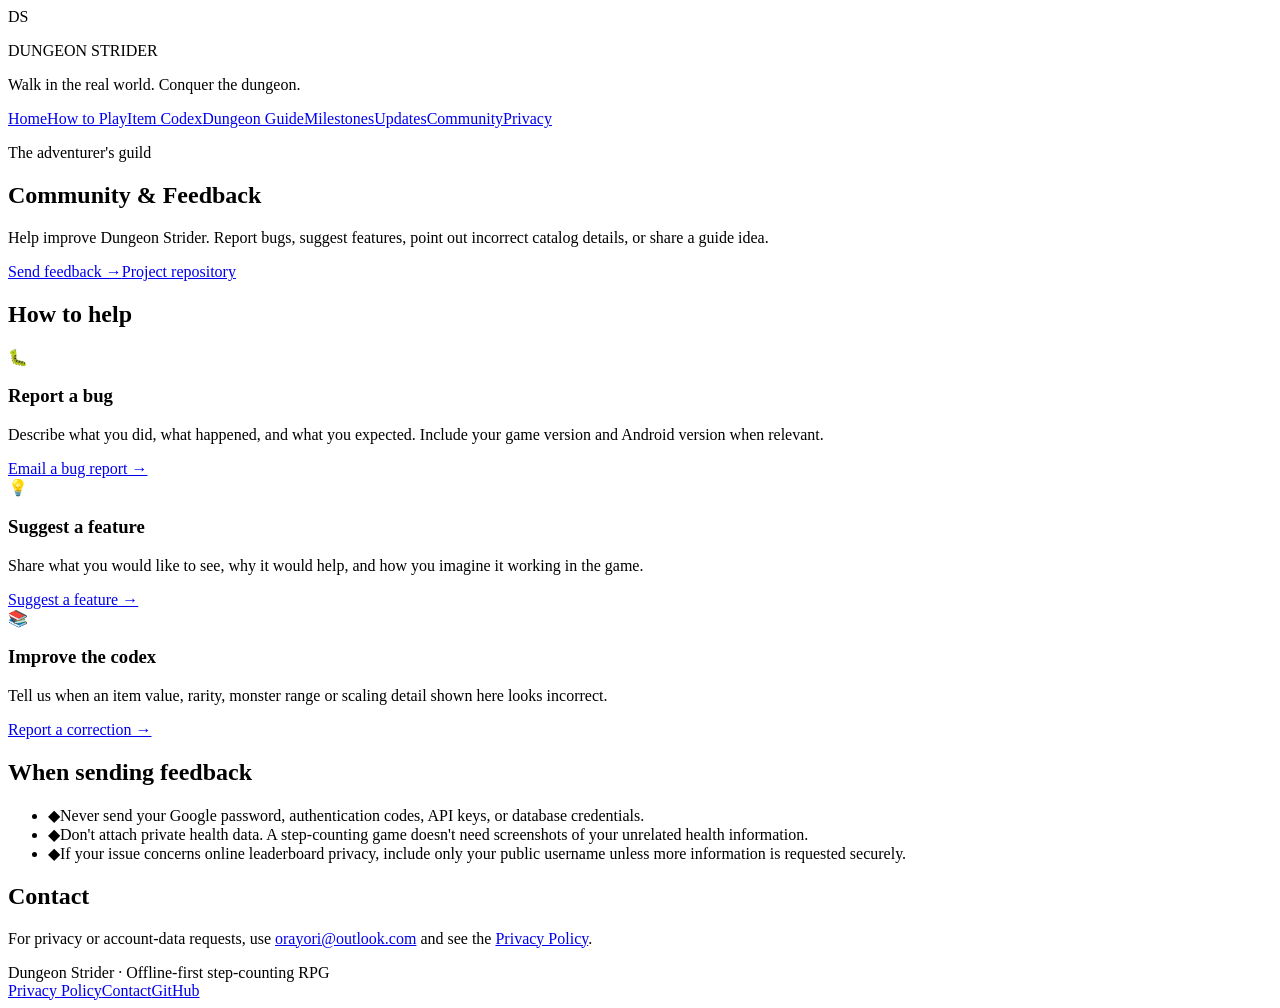
==== community.html @ 9b513181 "Add files via upload" ====
<!doctype html>
<html lang="en"><head><meta charset="utf-8"><meta name="viewport" content="width=device-width,initial-scale=1">
<title>Community & Feedback · Dungeon Strider</title><meta name="description" content="Send feedback, report a bug or suggest features for Dungeon Strider."><meta name="theme-color" content="#171512">
<link rel="stylesheet" href="assets/site.css"></head><body>
<header class="site-header">
  <div class="brand-row">
    <div class="brand-mark" aria-hidden="true">DS</div>
    <div><p class="brand-name">DUNGEON STRIDER</p><p class="brand-tagline">Walk in the real world. Conquer the dungeon.</p></div>
  </div>
  <nav class="site-nav" aria-label="Main navigation"><a href="index.html">Home</a><a href="guide.html">How to Play</a><a href="items.html">Item Codex</a><a href="dungeons.html">Dungeon Guide</a><a href="milestones.html">Milestones</a><a href="updates.html">Updates</a><a href="community.html" aria-current="page">Community</a><a href="privacy.html">Privacy</a></nav>
</header>
<main class="page">
<section class="hero"><p class="eyebrow">The adventurer's guild</p><h1>Community & Feedback</h1><p class="lead">Help improve Dungeon Strider. Report bugs, suggest features, point out incorrect catalog details, or share a guide idea.</p><div class="hero-actions"><a class="button" href="mailto:orayori@outlook.com?subject=Dungeon%20Strider%20feedback">Send feedback →</a><a class="button secondary" href="https://github.com/Orayori/dungeon-strider">Project repository</a></div></section>
<h2>How to help</h2><div class="card-grid"><article class="info-card"><div class="icon">🐛</div><h3>Report a bug</h3><p>Describe what you did, what happened, and what you expected. Include your game version and Android version when relevant.</p><a href="mailto:orayori@outlook.com?subject=Dungeon%20Strider%20bug%20report">Email a bug report →</a></article><article class="info-card"><div class="icon">💡</div><h3>Suggest a feature</h3><p>Share what you would like to see, why it would help, and how you imagine it working in the game.</p><a href="mailto:orayori@outlook.com?subject=Dungeon%20Strider%20feature%20suggestion">Suggest a feature →</a></article><article class="info-card"><div class="icon">📚</div><h3>Improve the codex</h3><p>Tell us when an item value, rarity, monster range or scaling detail shown here looks incorrect.</p><a href="mailto:orayori@outlook.com?subject=Dungeon%20Strider%20codex%20correction">Report a correction →</a></article></div>
<h2>When sending feedback</h2><section class="panel"><ul class="list-clean"><li><span class="check-icon">◆</span><span>Never send your Google password, authentication codes, API keys, or database credentials.</span></li><li><span class="check-icon">◆</span><span>Don't attach private health data. A step-counting game doesn't need screenshots of your unrelated health information.</span></li><li><span class="check-icon">◆</span><span>If your issue concerns online leaderboard privacy, include only your public username unless more information is requested securely.</span></li></ul></section>
<h2>Contact</h2><p>For privacy or account-data requests, use <a href="mailto:orayori@outlook.com">orayori@outlook.com</a> and see the <a href="privacy.html">Privacy Policy</a>.</p>
</main>
<footer class="site-footer"><span>Dungeon Strider · Offline-first step-counting RPG</span><div class="footer-links"><a href="privacy.html">Privacy Policy</a><a href="mailto:orayori@outlook.com">Contact</a><a href="https://github.com/Orayori/dungeon-strider">GitHub</a></div></footer>

</body></html>
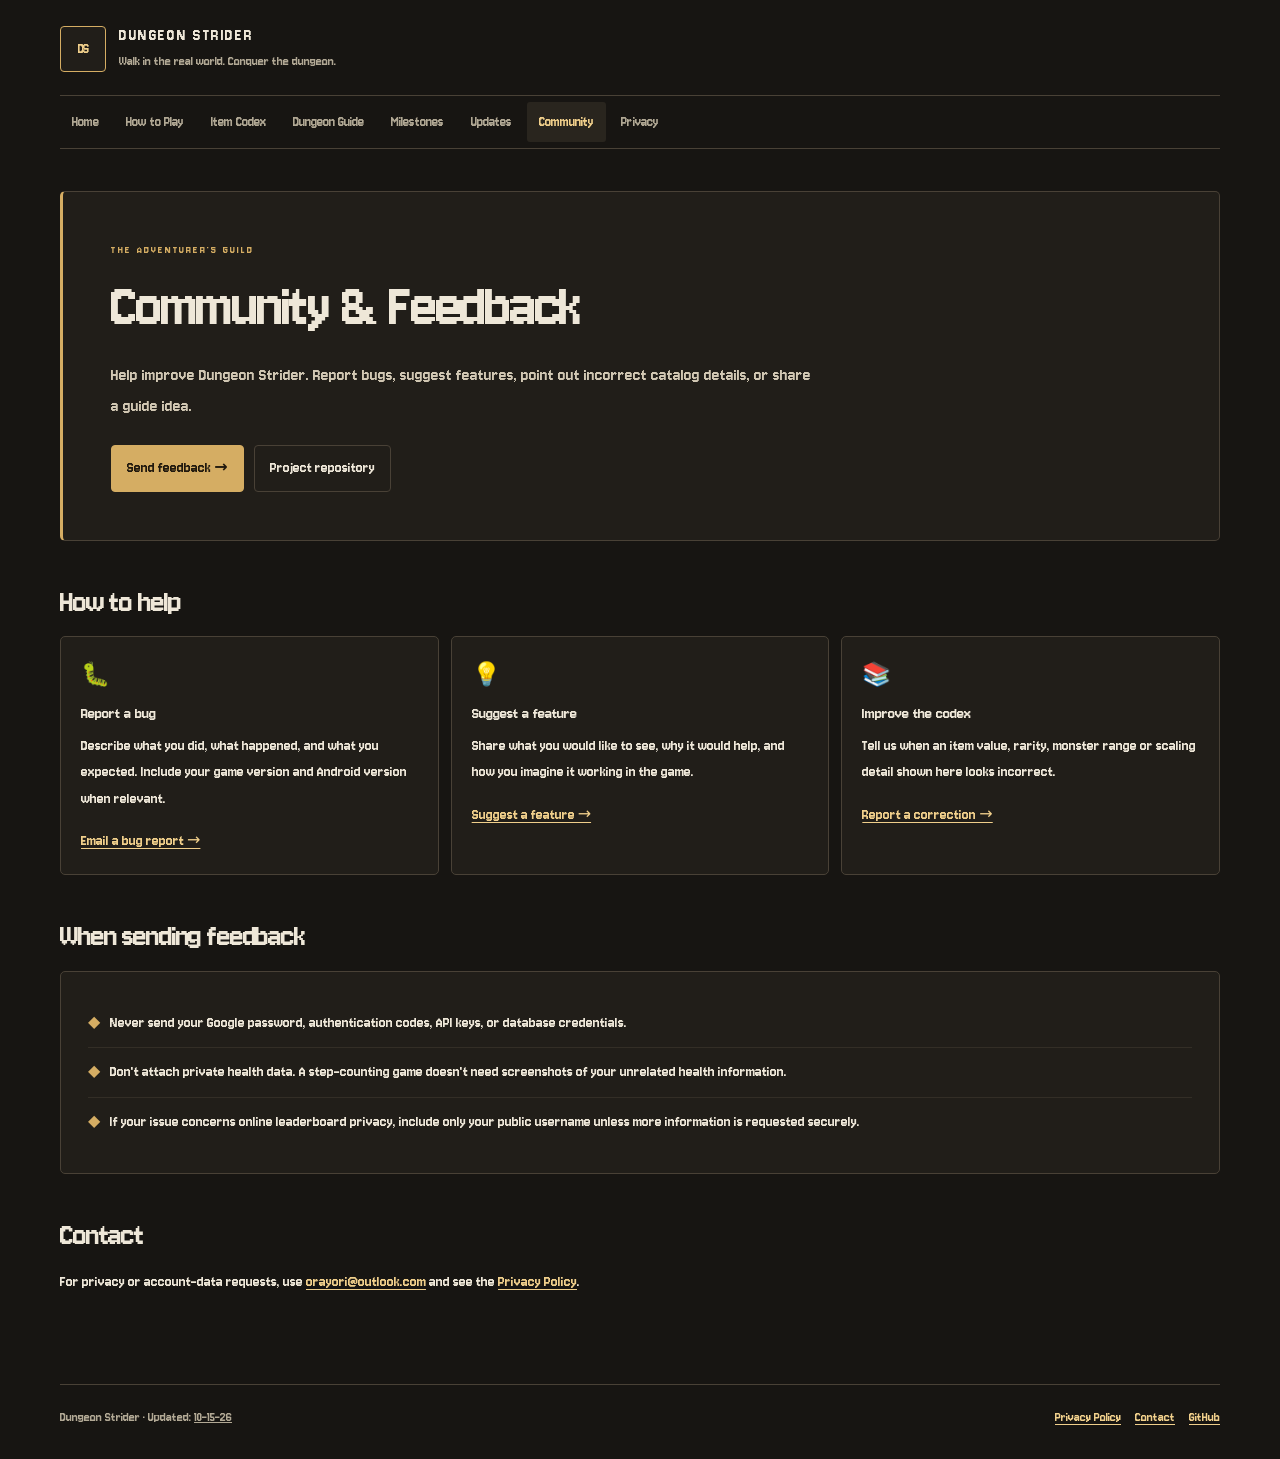
==== commit 5135c455: "Update footer with last modified date and GitHub link Updated footer to reflect the last modified da" ====
--- a/community.html
+++ b/community.html
@@ -15,6 +15,6 @@
 <h2>When sending feedback</h2><section class="panel"><ul class="list-clean"><li><span class="check-icon">◆</span><span>Never send your Google password, authentication codes, API keys, or database credentials.</span></li><li><span class="check-icon">◆</span><span>Don't attach private health data. A step-counting game doesn't need screenshots of your unrelated health information.</span></li><li><span class="check-icon">◆</span><span>If your issue concerns online leaderboard privacy, include only your public username unless more information is requested securely.</span></li></ul></section>
 <h2>Contact</h2><p>For privacy or account-data requests, use <a href="mailto:orayori@outlook.com">orayori@outlook.com</a> and see the <a href="privacy.html">Privacy Policy</a>.</p>
 </main>
-<footer class="site-footer"><span>Dungeon Strider · Offline-first step-counting RPG</span><div class="footer-links"><a href="privacy.html">Privacy Policy</a><a href="mailto:orayori@outlook.com">Contact</a><a href="https://github.com/Orayori/dungeon-strider">GitHub</a></div></footer>
+<footer class="site-footer"><span>Dungeon Strider · Updated: <u>10-15-26</u></span><div class="footer-links"><a href="privacy.html">Privacy Policy</a><a href="mailto:orayori@outlook.com">Contact</a><a href="https://github.com/Orayori/dungeon-strider-site">GitHub</a></div></footer>
 
 </body></html>
--- a/assets/site.css
+++ b/assets/site.css
@@ -0,0 +1,272 @@
+@charset "UTF-8";
+
+@font-face {
+  font-family: "Jersey 10";
+  src: url("fonts/Jersey10-Regular.ttf") format("truetype");
+  font-style: normal;
+  font-weight: 400;
+  font-display: swap;
+}
+
+/* Dungeon Strider — quiet stone-and-torch design system */
+:root {
+  color-scheme: dark;
+  --bg: #171512;
+  --surface: #211e19;
+  --surface-raised: #29251e;
+  --surface-deep: #12110f;
+  --text: #eee7d8;
+  --muted: #b1a894;
+  --accent: #d5ad63;
+  --accent-strong: #f0cf8b;
+  --line: #494136;
+  --line-soft: #332e26;
+  --success: #9dc6a0;
+  --info: #9ebdcb;
+  --warning: #d5ad63;
+  --danger: #d6a092;
+  --radius: 5px;
+  font-family: "Jersey 10", "Trebuchet MS", "Segoe UI", system-ui, sans-serif;
+  font-synthesis: none;
+  text-rendering: optimizeLegibility;
+}
+* { box-sizing: border-box; }
+html { background: var(--bg); scroll-behavior: smooth; }
+body {
+  margin: 0;
+  min-height: 100vh;
+  background: var(--bg);
+  color: var(--text);
+  font-size: 16px;
+  line-height: 1.65;
+}
+a { color: var(--accent-strong); text-decoration-thickness: 1px; text-underline-offset: 3px; }
+a:hover { color: #fff0c9; }
+button, input, select { font: inherit; }
+button, select, input { color: var(--text); }
+button, .button {
+  display: inline-flex;
+  align-items: center;
+  justify-content: center;
+  gap: .5rem;
+  min-height: 42px;
+  padding: .58rem .95rem;
+  border: 1px solid var(--accent);
+  border-radius: 4px;
+  background: var(--accent);
+  color: #21190e;
+  cursor: pointer;
+  text-decoration: none;
+  font-weight: 700;
+  transition: background-color .18s ease, border-color .18s ease, transform .18s ease;
+}
+button:hover, .button:hover { background: var(--accent-strong); border-color: var(--accent-strong); color: #21190e; }
+button:active, .button:active { transform: translateY(1px); }
+button:focus-visible, a:focus-visible, input:focus-visible, select:focus-visible {
+  outline: 2px solid var(--accent-strong);
+  outline-offset: 3px;
+}
+.site-header, .page, .site-footer { width: min(1160px, calc(100% - 40px)); margin-inline: auto; }
+.site-header { padding: 25px 0 0; }
+.brand-row { display: flex; align-items: center; gap: 13px; }
+.brand-mark {
+  display: grid;
+  place-items: center;
+  width: 46px;
+  height: 46px;
+  flex: 0 0 46px;
+  border: 1px solid var(--accent);
+  border-radius: 4px;
+  background: var(--surface);
+  color: var(--accent-strong);
+  font-size: 15px;
+  font-weight: 800;
+  letter-spacing: -.04em;
+}
+.brand-name {
+  margin: 0;
+  color: var(--text);
+  font-size: 1.12rem;
+  line-height: 1.25;
+  letter-spacing: .09em;
+  font-weight: 800;
+}
+.brand-tagline { margin: 3px 0 0; color: var(--muted); font-size: .88rem; }
+.site-nav {
+  display: flex;
+  flex-wrap: wrap;
+  gap: 3px;
+  margin: 21px 0 0;
+  padding: 6px 0;
+  border-top: 1px solid var(--line);
+  border-bottom: 1px solid var(--line);
+}
+.site-nav a {
+  padding: 8px 12px;
+  border-radius: 3px;
+  color: var(--muted);
+  text-decoration: none;
+  font-size: .91rem;
+  font-weight: 650;
+  transition: color .18s ease, background-color .18s ease;
+}
+.site-nav a:hover, .site-nav a[aria-current="page"] { background: var(--surface-raised); color: var(--accent-strong); }
+.page { padding: 42px 0 72px; }
+.hero {
+  position: relative;
+  padding: clamp(24px, 4.5vw, 48px);
+  border: 1px solid var(--line);
+  border-left: 3px solid var(--accent);
+  border-radius: var(--radius);
+  background: var(--surface);
+}
+.eyebrow {
+  margin: 0 0 9px;
+  color: var(--accent);
+  font-size: .76rem;
+  letter-spacing: .16em;
+  text-transform: uppercase;
+  font-weight: 800;
+}
+h1, h2, h3 { line-height: 1.2; text-wrap: balance; }
+h1, h2 { letter-spacing: -.035em; }
+h1 { max-width: 850px; margin: 0; font-size: clamp(2.2rem, 5.5vw, 4rem); font-weight: 800; }
+h2 { margin: 42px 0 14px; font-size: clamp(1.5rem, 3vw, 2.05rem); font-weight: 750; }
+h3 { margin: 0 0 7px; font-size: 1.06rem; font-weight: 750; }
+p { margin: .55rem 0 1rem; }
+.lead { max-width: 700px; margin: 15px 0 0; color: #d1c7b3; font-size: clamp(1rem, 1.7vw, 1.15rem); }
+.muted, .dim { color: var(--muted); }
+.hero-actions { display: flex; flex-wrap: wrap; gap: 10px; margin-top: 24px; position: relative; z-index: 1; }
+.button.secondary { background: transparent; border-color: var(--line); color: var(--text); }
+.button.secondary:hover { background: var(--surface-raised); border-color: var(--accent); color: var(--accent-strong); }
+.stats { display: grid; grid-template-columns: repeat(4, minmax(0, 1fr)); gap: 0; margin: 20px 0 0; border: 1px solid var(--line); border-radius: var(--radius); background: var(--surface); }
+.stat { min-width: 0; padding: 17px 18px; }
+.stat + .stat { border-left: 1px solid var(--line); }
+.stat strong { display: block; color: var(--accent-strong); font-size: 1.55rem; line-height: 1.2; font-variant-numeric: tabular-nums; }
+.stat span { display: block; margin-top: 6px; color: var(--muted); font-size: .84rem; }
+.card-grid { display: grid; grid-template-columns: repeat(3, minmax(0, 1fr)); gap: 12px; }
+.info-card { padding: 20px; border: 1px solid var(--line); border-radius: var(--radius); background: var(--surface); }
+.info-card p:last-child { margin-bottom: 0; }
+.info-card .icon { color: var(--accent); font-size: 1.45rem; margin-bottom: 8px; }
+.panel { padding: clamp(18px, 2.8vw, 27px); border: 1px solid var(--line); border-radius: var(--radius); background: var(--surface); }
+.two-col { display: grid; grid-template-columns: repeat(2, minmax(0, 1fr)); gap: 14px; }
+.three-col { display: grid; grid-template-columns: repeat(3, minmax(0, 1fr)); gap: 14px; }
+.filters { display: grid; grid-template-columns: minmax(210px, 1.8fr) repeat(3, minmax(135px, 1fr)); gap: 12px; align-items: end; margin: 22px 0; }
+.field label { display: block; margin: 0 0 6px; color: var(--muted); font-size: .83rem; font-weight: 700; }
+.field input, .field select, input, select {
+  width: 100%;
+  min-height: 43px;
+  padding: 9px 11px;
+  border: 1px solid var(--line);
+  border-radius: 4px;
+  background: var(--surface-deep);
+}
+.result-line { display: flex; align-items: center; justify-content: space-between; flex-wrap: wrap; gap: 12px; margin: 14px 0; color: var(--muted); font-size: .9rem; }
+.item-grid { display: grid; grid-template-columns: repeat(4, minmax(0, 1fr)); gap: 12px; }
+.item-card {
+  display: flex;
+  flex-direction: column;
+  min-width: 0;
+  overflow: hidden;
+  border: 1px solid var(--line);
+  border-radius: var(--radius);
+  background: var(--surface);
+  transition: border-color .18s ease, background-color .18s ease;
+}
+.item-card:hover { border-color: var(--accent); background: var(--surface-raised); }
+.item-card .art {
+  display: grid;
+  place-items: center;
+  min-height: 148px;
+  padding: 14px;
+  background: var(--surface-deep);
+  border-bottom: 1px solid var(--line);
+}
+.item-card img, .monster-art { width: 104px; height: 104px; object-fit: contain; image-rendering: pixelated; }
+.item-card .item-content { display: flex; flex-direction: column; flex: 1; padding: 14px; }
+.item-card h3 { font-size: .98rem; }
+.item-meta { display: flex; align-items: center; flex-wrap: wrap; gap: 6px; margin: 0 0 8px; }
+.pill { display: inline-flex; align-items: center; border: 1px solid var(--line); border-radius: 3px; padding: 2px 7px; background: var(--surface-deep); color: var(--muted); font-size: .74rem; font-weight: 700; }
+.rarity-common { color: #d4cbb9; }
+.rarity-uncommon { color: var(--success); border-color: #45634a; }
+.rarity-rare { color: var(--info); border-color: #405d68; }
+.rarity-epic { color: #c3b4d8; border-color: #64536e; }
+.rarity-legendary { color: #f0c36b; border-color: #816638; }
+.rarity-mythic { color: #e4a39b; border-color: #80524d; }
+.item-desc { color: var(--muted); font-size: .86rem; flex: 1; }
+.item-stats { display: flex; flex-wrap: wrap; gap: 5px; margin-top: 8px; }
+.stat-chip { border-radius: 3px; padding: 3px 6px; background: var(--surface-raised); font-size: .78rem; }
+.stat-chip.atk { color: #e3a59b; }
+.stat-chip.def { color: #a8c9d7; }
+.stat-chip.hp { color: #a8cba8; }
+.price { margin-top: 10px; color: var(--accent-strong); font-size: .9rem; font-weight: 800; }
+.empty-state { padding: 42px 16px; border: 1px dashed var(--line); border-radius: var(--radius); text-align: center; color: var(--muted); }
+.monster-card { display: grid; grid-template-columns: 92px minmax(0, 1fr); gap: 14px; align-items: center; padding: 16px; border: 1px solid var(--line); border-radius: var(--radius); background: var(--surface); }
+.monster-art-wrap { display: grid; place-items: center; min-height: 90px; border: 1px solid var(--line-soft); border-radius: 3px; background: var(--surface-deep); }
+.monster-art { width: 80px; height: 80px; }
+.monster-card p { margin: 0; color: var(--muted); font-size: .88rem; }
+.monster-stats { display: flex; flex-wrap: wrap; gap: 6px; margin-top: 8px; }
+.formula { overflow-x: auto; padding: 14px; border: 1px solid var(--line); border-radius: 4px; background: var(--surface-deep); color: var(--accent-strong); font: inherit; font-size: .9rem; line-height: 1.7; }
+.callout { border-left: 3px solid var(--accent); padding: 13px 16px; background: var(--surface-raised); color: #d8cbb4; border-radius: 0 4px 4px 0; }
+.notice { border: 1px solid #76603a; border-radius: var(--radius); background: var(--surface); padding: 14px 16px; color: #e5d7b8; }
+.list-clean { list-style: none; padding: 0; margin: 0; }
+.list-clean li { display: flex; gap: 10px; padding: 11px 0; border-bottom: 1px solid var(--line-soft); }
+.list-clean li:last-child { border-bottom: 0; }
+.check-icon { color: var(--accent); font-weight: 900; }
+.site-footer { display: flex; flex-wrap: wrap; align-items: center; justify-content: space-between; gap: 12px; padding: 22px 0 30px; border-top: 1px solid var(--line); color: var(--muted); font-size: .86rem; }
+.footer-links { display: flex; flex-wrap: wrap; gap: 14px; }
+.kbd { display: inline-block; padding: 2px 6px; border: 1px solid var(--line); border-radius: 3px; background: var(--surface-deep); font: inherit; font-size: .8rem; color: var(--muted); }
+.policy-card h3 { color: var(--accent-strong); font-size: 1.12rem; }
+.policy-card p:last-child { margin-bottom: 0; }
+.policy-card ul { padding-left: 1.25rem; }
+.policy-card li { margin: .35rem 0; }
+
+@media (max-width: 900px) {
+  .item-grid { grid-template-columns: repeat(3, minmax(0, 1fr)); }
+  .card-grid, .three-col { grid-template-columns: repeat(2, minmax(0, 1fr)); }
+  .filters { grid-template-columns: repeat(2, minmax(0, 1fr)); }
+  .stats { grid-template-columns: repeat(2, minmax(0, 1fr)); }
+  .stat:nth-child(3) { border-left: 0; border-top: 1px solid var(--line); }
+  .stat:nth-child(4) { border-top: 1px solid var(--line); }
+}
+@media (max-width: 620px) {
+  .site-header, .page, .site-footer { width: calc(100% - 24px); }
+  .site-header { padding-top: 15px; }
+  .site-nav { gap: 2px; margin-top: 16px; padding: 6px 0; }
+  .site-nav a { padding: 7px 9px; font-size: .84rem; }
+  .page { padding-top: 23px; padding-bottom: 48px; }
+  .hero { padding: 23px 19px; }
+  h1 { font-size: clamp(2rem, 9vw, 3rem); }
+  h2 { margin-top: 33px; }
+  .stats { grid-template-columns: repeat(2, minmax(0, 1fr)); }
+  .stat { padding: 13px; }
+  .stat:nth-child(odd) { border-left: 0; }
+  .stat:nth-child(even) { border-left: 1px solid var(--line); }
+  .stat:nth-child(3), .stat:nth-child(4) { border-top: 1px solid var(--line); }
+  .item-grid { grid-template-columns: repeat(2, minmax(0, 1fr)); gap: 8px; }
+  .item-card .art { min-height: 112px; }
+  .item-card img { width: 82px; height: 82px; }
+  .item-card .item-content { padding: 10px; }
+  .filters, .two-col, .three-col, .card-grid { grid-template-columns: 1fr; }
+  .monster-card { grid-template-columns: 74px minmax(0, 1fr); padding: 11px; gap: 10px; }
+  .monster-art { width: 66px; height: 66px; }
+  .site-footer { align-items: flex-start; flex-direction: column; }
+}
+@media (prefers-reduced-motion: reduce) {
+  html { scroll-behavior: auto; }
+  *, *::before, *::after { transition-duration: .01ms !important; animation-duration: .01ms !important; animation-iteration-count: 1 !important; }
+}
+
+
+/* Support link: a restrained torch-gold accent within the dungeon palette. */
+.coffee-button {
+  border-color: var(--accent);
+  background: var(--accent);
+  color: #171512;
+  font-weight: 700;
+}
+.coffee-button:hover {
+  background: var(--accent-strong);
+  border-color: var(--accent-strong);
+  color: #171512;
+}
